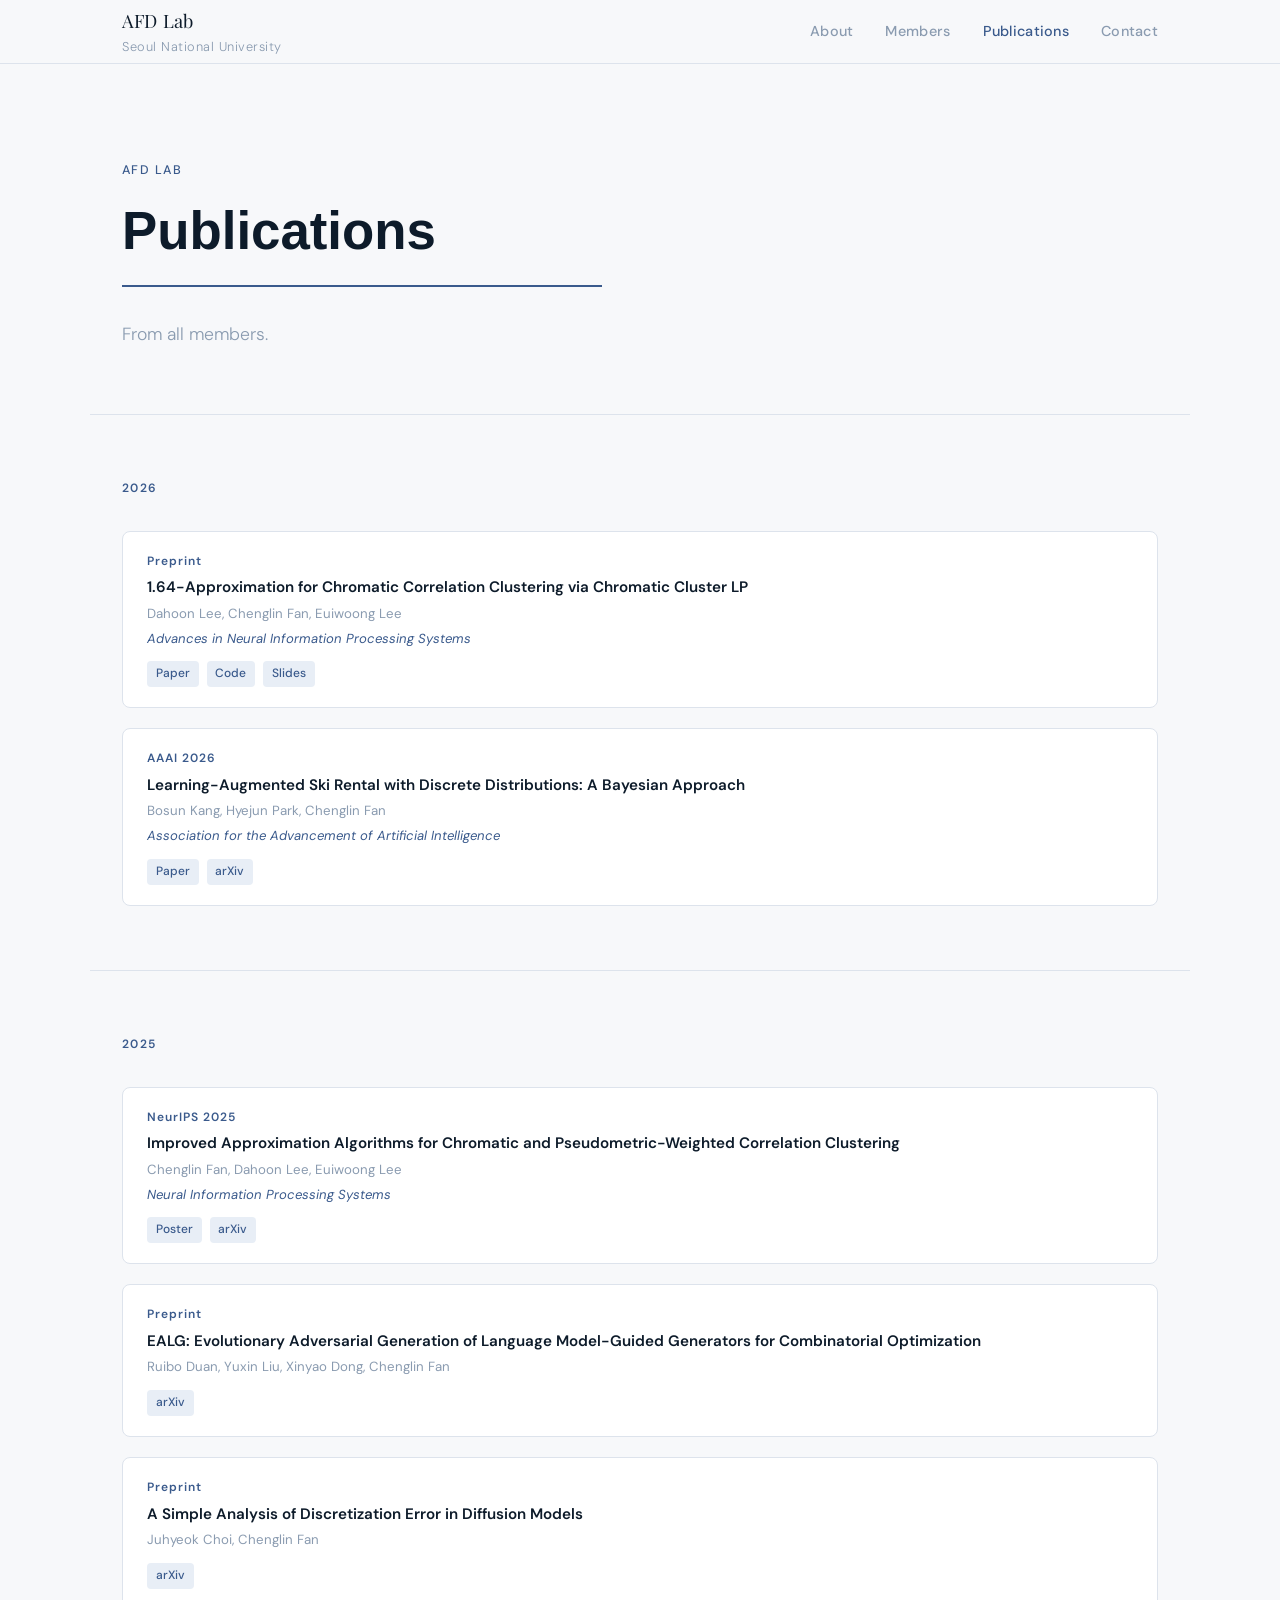
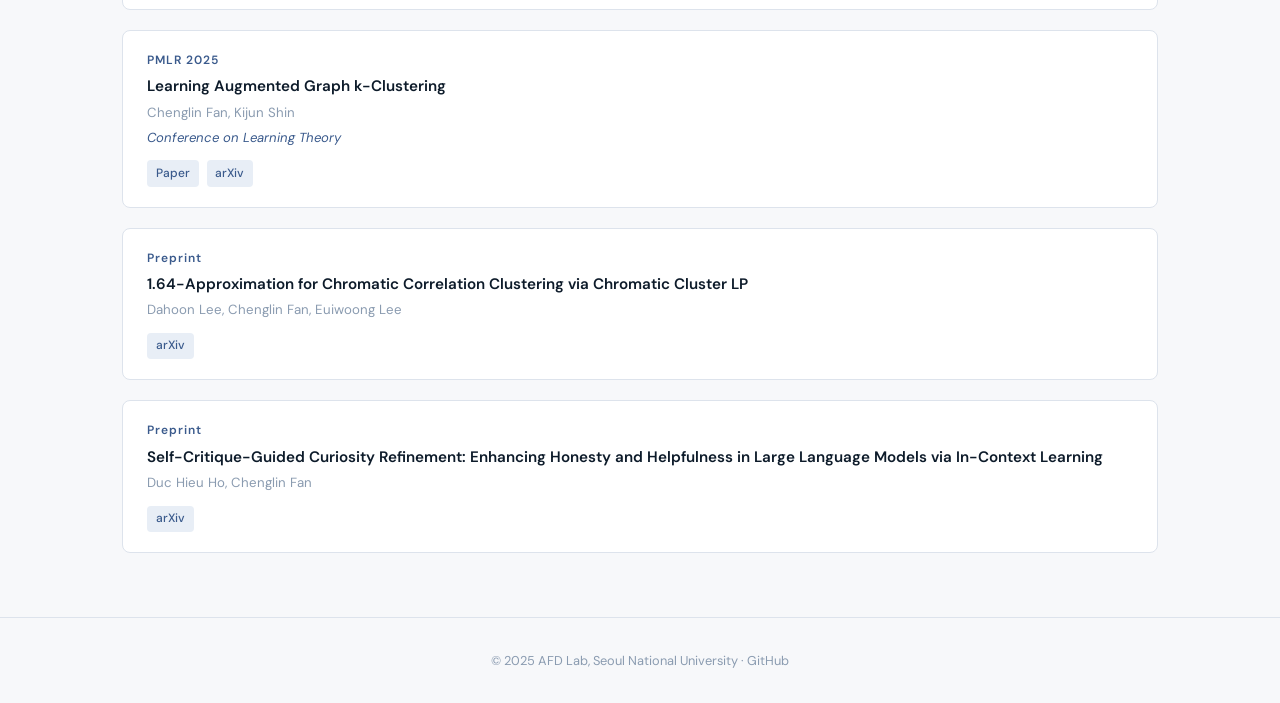
==== publications.html @ 12d805bc "initial commit" ====
<!DOCTYPE html>
<html lang="en">
<head>
  <meta charset="UTF-8" />
  <meta name="viewport" content="width=device-width, initial-scale=1.0" />
  <title>Publications — AFD Lab</title>
  <link rel="stylesheet" href="css/style.css" />
</head>
<body>

<nav>
  <div class="nav-inner">
    <a href="index.html" class="nav-logo">
      AFD Lab
      <span>Seoul National University</span>
    </a>
    <ul class="nav-links">
      <li><a href="index.html#about">About</a></li>
      <li><a href="index.html#members">Members</a></li>
      <li><a href="publications.html" class="active">Publications</a></li>
      <li><a href="index.html#contact">Contact</a></li>
    </ul>
  </div>
</nav>

<header class="hero">
  <p class="hero-eyebrow">AFD Lab</p>
  <h1>Publications</h1>
  <div class="hero-rule" aria-hidden="true"></div>
  <p class="hero-desc">From all members.</p>
</header>

<section>
  <p class="section-label">2026</p>
  <div class="pub-list">
    <div class="pub-item">
      <p class="pub-year">Preprint</p>
      <p class="pub-title">1.64-Approximation for Chromatic Correlation Clustering via Chromatic Cluster LP</p>
      <p class="pub-authors">Dahoon Lee, Chenglin Fan, Euiwoong Lee</p>
      <p class="pub-venue">Advances in Neural Information Processing Systems</p>
      <div class="pub-links">
        <a href="#" class="pub-badge">Paper</a>
        <a href="#" class="pub-badge">Code</a>
        <a href="#" class="pub-badge">Slides</a>
      </div>
    </div>
    <div class="pub-item">
      <p class="pub-year">AAAI 2026</p>
      <p class="pub-title">Learning-Augmented Ski Rental with Discrete Distributions: A Bayesian Approach</p>
      <p class="pub-authors">Bosun Kang, Hyejun Park, Chenglin Fan</p>
      <p class="pub-venue">Association for the Advancement of Artificial Intelligence</p>
      <div class="pub-links">
        <a href="https://ojs.aaai.org/index.php/AAAI/article/view/40991" class="pub-badge">Paper</a>
        <a href="https://arxiv.org/abs/2512.07313" class="pub-badge">arXiv</a>
      </div>
    </div>
  </div>
</section>

<section>
  <p class="section-label">2025</p>
  <div class="pub-list">
    <div class="pub-item">
      <p class="pub-year">NeurIPS 2025</p>
      <p class="pub-title">Improved Approximation Algorithms for Chromatic and Pseudometric-Weighted Correlation Clustering</p>
      <p class="pub-authors">Chenglin Fan, Dahoon Lee, Euiwoong Lee</p>
      <p class="pub-venue">Neural Information Processing Systems</p>
      <div class="pub-links">
        <a href="https://neurips.cc/virtual/2025/loc/san-diego/poster/120333" class="pub-badge">Poster</a>
        <a href="https://arxiv.org/abs/2505.21939" class="pub-badge">arXiv</a>
      </div>
    </div>
    <div class="pub-item">
      <p class="pub-year">Preprint</p>
      <p class="pub-title">EALG: Evolutionary Adversarial Generation of Language Model-Guided Generators for Combinatorial Optimization</p>
      <p class="pub-authors">Ruibo Duan, Yuxin Liu, Xinyao Dong, Chenglin Fan</p>
      <div class="pub-links">
        <a href="https://arxiv.org/abs/2506.02594" class="pub-badge">arXiv</a>
      </div>
    </div>
    <div class="pub-item">
      <p class="pub-year">Preprint</p>
      <p class="pub-title">A Simple Analysis of Discretization Error in Diffusion Models</p>
      <p class="pub-authors">Juhyeok Choi, Chenglin Fan</p>
      <div class="pub-links">
        <a href="https://arxiv.org/abs/2506.08337" class="pub-badge">arXiv</a>
      </div>
    </div>
    <div class="pub-item">
      <p class="pub-year">PMLR 2025</p>
      <p class="pub-title">Learning Augmented Graph k-Clustering</p>
      <p class="pub-authors">Chenglin Fan, Kijun Shin</p>
      <p class="pub-venue">Conference on Learning Theory</p>
      <div class="pub-links">
        <a href="https://proceedings.mlr.press/v291/fan25a.html" class="pub-badge">Paper</a>
        <a href="https://arxiv.org/abs/2506.13533" class="pub-badge">arXiv</a>
      </div>
    </div>
    <div class="pub-item">
      <p class="pub-year">Preprint</p>
      <p class="pub-title">1.64-Approximation for Chromatic Correlation Clustering via Chromatic Cluster LP</p>
      <p class="pub-authors">Dahoon Lee, Chenglin Fan, Euiwoong Lee</p>
      <div class="pub-links">
        <a href="https://arxiv.org/abs/2507.15417" class="pub-badge">arXiv</a>
      </div>
    </div>
    <div class="pub-item">
      <p class="pub-year">Preprint</p>
      <p class="pub-title">Self-Critique-Guided Curiosity Refinement: Enhancing Honesty and Helpfulness in Large Language Models via In-Context Learning</p>
      <p class="pub-authors">Duc Hieu Ho, Chenglin Fan</p>
      <div class="pub-links">
        <a href="https://arxiv.org/abs/2506.16064" class="pub-badge">arXiv</a>
      </div>
    </div>
  </div>
</section>

<footer>
  <p>© 2025 AFD Lab, Seoul National University · <a href="https://github.com/snu-afd" style="color:inherit">GitHub</a></p>
</footer>

</body>
</html>
---- css/style.css ----
@import url('https://fonts.googleapis.com/css2?family=DM+Sans:ital,opsz,wght@0,9..40,300;0,9..40,400;0,9..40,500;0,9..40,600;1,9..40,300&family=Playfair+Display:wght@600&display=swap');

/* ── Tokens ── */
:root {
  --bg:         #F7F8FA;
  --surface:    #FFFFFF;
  --navy:       #0D1B2A;
  --accent:     #3A5A8C;
  --accent-lt:  #E8EEF6;
  --muted:      #8A9BB0;
  --border:     #DDE3EC;
  --text:       #1E2D40;
  --radius:     8px;
  --max-w:      1100px;
  --nav-h:      64px;
}

/* ── Reset ── */
*, *::before, *::after { box-sizing: border-box; margin: 0; padding: 0; }
html { scroll-behavior: smooth; }
body {
  font-family: 'DM Sans', system-ui, sans-serif;
  background: var(--bg);
  color: var(--text);
  line-height: 1.65;
  font-size: 16px;
}
img { display: block; max-width: 100%; }
a { color: inherit; text-decoration: none; }

/* ── Nav ── */
nav {
  position: sticky;
  top: 0;
  z-index: 100;
  height: var(--nav-h);
  background: rgba(247,248,250,0.92);
  backdrop-filter: blur(10px);
  border-bottom: 1px solid var(--border);
  display: flex;
  align-items: center;
}
.nav-inner {
  max-width: var(--max-w);
  margin: 0 auto;
  padding: 0 2rem;
  width: 100%;
  display: flex;
  align-items: center;
  justify-content: space-between;
}
.nav-logo-img {
  height:36px; 
  width:auto; 
  margin-right: 1rem;
}
.nav-logo {
  font-family: 'Playfair Display', Georgia, serif;
  font-size: 1.15rem;
  color: var(--navy);
  letter-spacing: 0.01em;
}
.nav-logo span {
  font-family: 'DM Sans', sans-serif;
  font-weight: 300;
  font-size: 0.8rem;
  color: var(--muted);
  display: block;
  letter-spacing: 0.04em;
}
.nav-links {
  display: flex;
  gap: 2rem;
  list-style: none;
}
.nav-links a {
  font-size: 0.9rem;
  font-weight: 500;
  color: var(--muted);
  letter-spacing: 0.02em;
  transition: color 0.2s;
}
.nav-links a:hover,
.nav-links a.active { color: var(--accent); }

/* ── Hero ── */
.hero {
  max-width: var(--max-w);
  margin: 0 auto;
  padding: 6rem 2rem 4rem;
}
.hero-eyebrow {
  font-size: 0.78rem;
  font-weight: 500;
  letter-spacing: 0.12em;
  text-transform: uppercase;
  color: var(--accent);
  margin-bottom: 1.25rem;
}
.hero-mascot {
  display:flex; 
  align-items:center; 
  justify-content: flex-start;
  gap:1.3rem;
}
.hero h1 {
  font-family: 'Open Sans', sans-serif;
  font-size: clamp(2.4rem, 5vw, 3.3rem);
  /* font-size: 2.4rem; */
  color: var(--navy);
  line-height: 1.15;
  max-width: 700px;
  margin-bottom: 0.5rem;
}

/* Signature: animated rule */
.hero-rule {
  height: 2px;
  background: var(--accent);
  width: 0;
  margin: 1.5rem 0 2rem;
  animation: drawLine 0.9s cubic-bezier(0.4, 0, 0.2, 1) 0.3s forwards;
}
@keyframes drawLine {
  to { width: min(480px, 100%); }
}
@media (prefers-reduced-motion: reduce) {
  .hero-rule { animation: none; width: min(480px, 100%); }
}

.hero-desc {
  font-size: 1.1rem;
  font-weight: 300;
  color: var(--muted);
  max-width: 560px;
  line-height: 1.75;
}
.hero-cta {
  display: flex;
  gap: 1rem;
  margin-top: 2.5rem;
  flex-wrap: wrap;
}
.btn {
  display: inline-block;
  padding: 0.65rem 1.4rem;
  border-radius: var(--radius);
  font-size: 0.9rem;
  font-weight: 500;
  letter-spacing: 0.02em;
  transition: background 0.2s, color 0.2s, box-shadow 0.2s;
  cursor: pointer;
  border: none;
}
.btn-primary {
  background: var(--accent);
  color: #fff;
}
.btn-primary:hover { background: #2e4a75; box-shadow: 0 4px 14px rgba(58,90,140,0.25); }
.btn-ghost {
  background: transparent;
  color: var(--accent);
  border: 1.5px solid var(--border);
}
.btn-ghost:hover { background: var(--accent-lt); border-color: var(--accent); }

/* ── Sections ── */
section {
  max-width: var(--max-w);
  margin: 0 auto;
  padding: 4rem 2rem;
  border-top: 1px solid var(--border);
}
.section-label {
  font-size: 0.75rem;
  font-weight: 600;
  letter-spacing: 0.12em;
  text-transform: uppercase;
  color: var(--accent);
  margin-bottom: 1.5rem;
}
.section-title {
  font-size: 1.6rem;
  font-weight: 600;
  color: var(--navy);
  margin-bottom: 1rem;
}
.section-body {
  font-size: 1rem;
  color: var(--muted);
  max-width: 640px;
  line-height: 1.75;
}

/* ── Research areas ── */
.research-grid {
  display: grid;
  grid-template-columns: repeat(auto-fill, minmax(260px, 1fr));
  gap: 1.25rem;
  margin-top: 2.5rem;
}
.research-card {
  background: var(--surface);
  border: 1px solid var(--border);
  border-radius: var(--radius);
  padding: 1.5rem;
  transition: box-shadow 0.2s, border-color 0.2s;
}
.research-card:hover {
  box-shadow: 0 4px 20px rgba(13,27,42,0.07);
  border-color: var(--accent);
}
.research-icon {
  font-size: 1.5rem;
  margin-bottom: 0.75rem;
}
.research-card h3 {
  font-size: 0.95rem;
  font-weight: 600;
  color: var(--navy);
  margin-bottom: 0.4rem;
}
.research-card p {
  font-size: 0.85rem;
  color: var(--muted);
  line-height: 1.6;
}

/* ── Members ── */
.members-grid {
  display: grid;
  grid-template-columns: repeat(auto-fill, minmax(200px, 1fr));
  gap: 1.5rem;
  margin-top: 2.5rem;
}
.member-card {
  background: var(--surface);
  border: 1px solid var(--border);
  border-radius: var(--radius);
  overflow: hidden;
  transition: box-shadow 0.2s, transform 0.2s;
  cursor: pointer;
  text-decoration: none;
  display: block;
  color: inherit;
}
.member-card:hover {
  box-shadow: 0 6px 24px rgba(13,27,42,0.1);
  transform: translateY(-2px);
}
.member-photo {
  width: 100%;
  aspect-ratio: 1;
  object-fit: cover;
  background: var(--accent-lt);
  display: flex;
  align-items: center;
  justify-content: center;
  font-size: 2.5rem;
  color: var(--accent);
}
.member-photo img {
  width: 100%;
  height: 100%;
  object-fit: cover;
}
.member-info {
  padding: 1rem;
}
.member-info h3 {
  font-size: 0.95rem;
  font-weight: 600;
  color: var(--navy);
}
.member-info .role {
  font-size: 0.8rem;
  color: var(--accent);
  margin-top: 0.2rem;
  font-weight: 500;
}
.member-info .research {
  font-size: 0.78rem;
  color: var(--muted);
  margin-top: 0.3rem;
}

/* ── PI card ── */
.pi-card {
  display: flex;
  gap: 2rem;
  background: var(--surface);
  border: 1px solid var(--border);
  border-radius: var(--radius);
  padding: 2rem;
  margin-top: 2.5rem;
  align-items: flex-start;
}
.pi-photo {
  width: 100px;
  height: 100px;
  border-radius: 50%;
  background: var(--accent-lt);
  flex-shrink: 0;
  overflow: hidden;
  display: flex;
  align-items: center;
  justify-content: center;
  font-size: 2rem;
  color: var(--accent);
}
.pi-info h3 {
  font-size: 1.1rem;
  font-weight: 600;
  color: var(--navy);
}
.pi-info .pi-title {
  font-size: 0.85rem;
  color: var(--accent);
  font-weight: 500;
  margin-top: 0.2rem;
}
.pi-info p {
  font-size: 0.9rem;
  color: var(--muted);
  margin-top: 0.75rem;
  line-height: 1.7;
}
.pi-links {
  display: flex;
  gap: 0.75rem;
  margin-top: 1rem;
  flex-wrap: wrap;
}
.pi-link {
  font-size: 0.8rem;
  font-weight: 500;
  color: var(--accent);
  border: 1px solid var(--border);
  border-radius: 4px;
  padding: 0.25rem 0.6rem;
  transition: background 0.15s;
}
.pi-link:hover { background: var(--accent-lt); }

/* ── Publications ── */
.pub-list {
  display: flex;
  flex-direction: column;
  gap: 1.25rem;
  margin-top: 2rem;
}
.pub-item {
  background: var(--surface);
  border: 1px solid var(--border);
  border-radius: var(--radius);
  padding: 1.25rem 1.5rem;
  transition: border-color 0.2s;
}
.pub-item:hover { border-color: var(--accent); }
.pub-year {
  font-size: 0.75rem;
  font-weight: 600;
  color: var(--accent);
  letter-spacing: 0.08em;
  margin-bottom: 0.35rem;
}
.pub-title {
  font-size: 0.95rem;
  font-weight: 600;
  color: var(--navy);
  line-height: 1.4;
}
.pub-authors {
  font-size: 0.83rem;
  color: var(--muted);
  margin-top: 0.25rem;
}
.pub-venue {
  font-size: 0.82rem;
  color: var(--accent);
  font-style: italic;
  margin-top: 0.2rem;
}
.pub-links {
  display: flex;
  gap: 0.5rem;
  margin-top: 0.75rem;
}
.pub-badge {
  font-size: 0.75rem;
  font-weight: 500;
  padding: 0.2rem 0.55rem;
  border-radius: 4px;
  background: var(--accent-lt);
  color: var(--accent);
  transition: background 0.15s;
}
.pub-badge:hover { background: var(--accent); color: #fff; }

/* ── Contact ── */
.contact-grid {
  display: grid;
  grid-template-columns: 1fr 1fr;
  gap: 2rem;
  margin-top: 2rem;
}
.contact-block h3 {
  font-size: 0.85rem;
  font-weight: 600;
  text-transform: uppercase;
  letter-spacing: 0.08em;
  color: var(--navy);
  margin-bottom: 0.5rem;
}
.contact-block p, .contact-block a {
  font-size: 0.9rem;
  color: var(--muted);
  line-height: 1.75;
}
.contact-block a:hover { color: var(--accent); }

/* ── Footer ── */
footer {
  border-top: 1px solid var(--border);
  padding: 2rem;
  text-align: center;
  font-size: 0.8rem;
  color: var(--muted);
}

/* ── Responsive ── */
@media (max-width: 640px) {
  .contact-grid { grid-template-columns: 1fr; }
  .pi-card { flex-direction: column; }
  .nav-links { display: none; }
}

/* ── Focus ── */
a:focus-visible, .btn:focus-visible {
  outline: 2px solid var(--accent);
  outline-offset: 3px;
  border-radius: 3px;
}
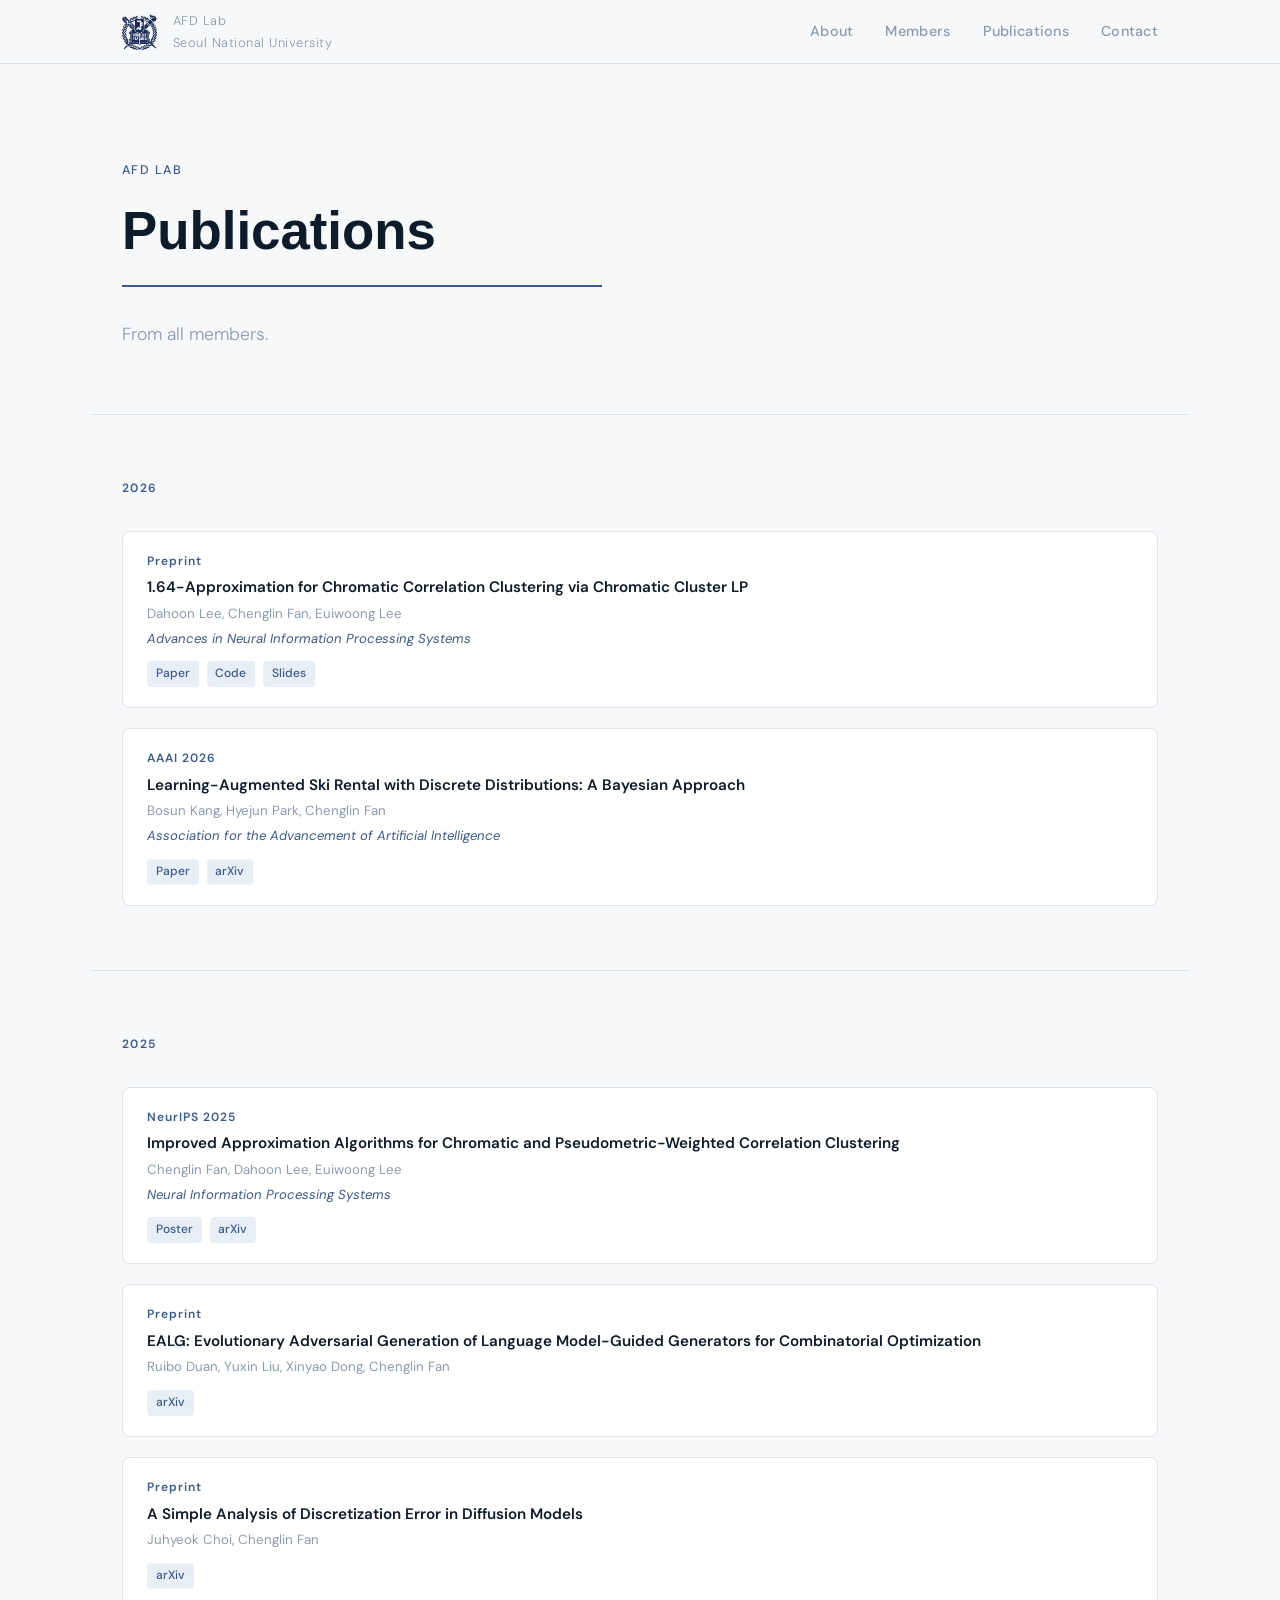
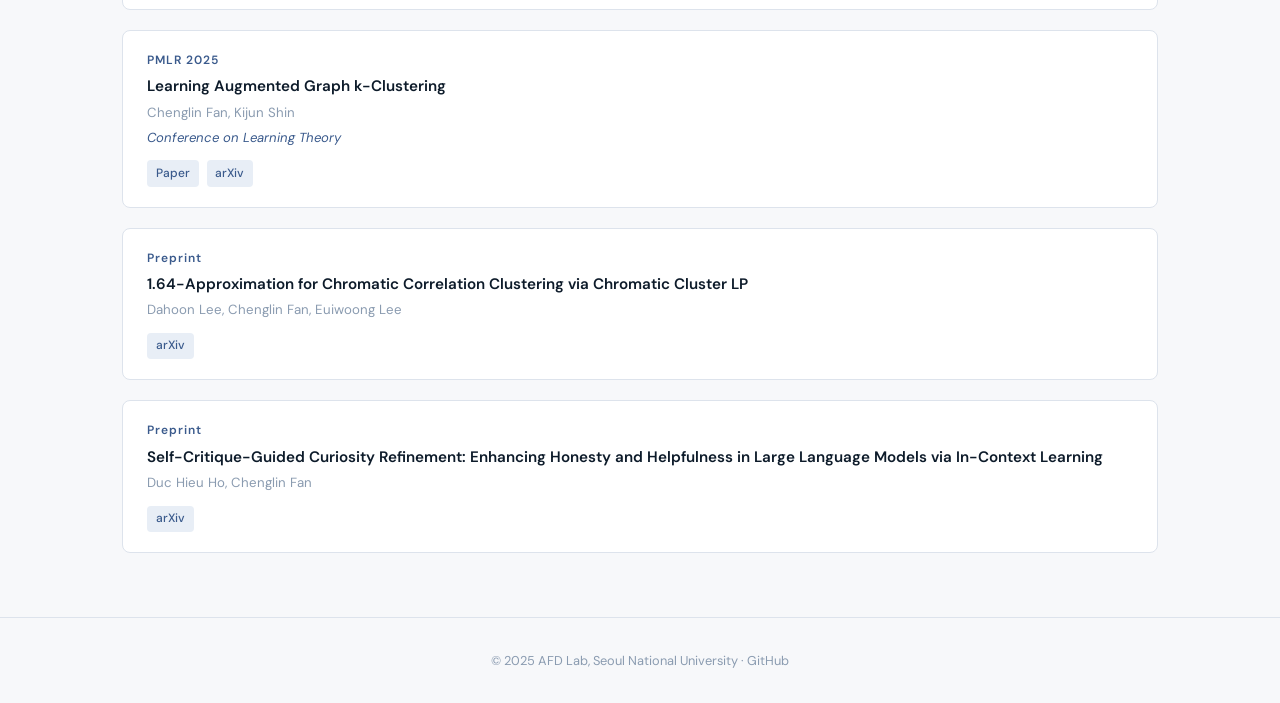
==== commit 38d7113b: "edit publication - nav & student" ====
--- a/publications.html
+++ b/publications.html
@@ -5,20 +5,24 @@
   <meta name="viewport" content="width=device-width, initial-scale=1.0" />
   <title>Publications — AFD Lab</title>
   <link rel="stylesheet" href="css/style.css" />
+  <link rel="icon" href="./img/favicon.png">
 </head>
 <body>
 
 <nav>
   <div class="nav-inner">
-    <a href="index.html" class="nav-logo">
-      AFD Lab
-      <span>Seoul National University</span>
+    <a href="index.html", style="display: flex; align-items: center; justify-content: flex-start;">
+      <img src="img/snu_ui.png" alt="SNU" class="nav-logo-img">
+      <div class="nav-logo">
+        <span>AFD Lab</span>
+        <span>Seoul National University</span>
+      </div>
     </a>
     <ul class="nav-links">
-      <li><a href="index.html#about">About</a></li>
-      <li><a href="index.html#members">Members</a></li>
-      <li><a href="publications.html" class="active">Publications</a></li>
-      <li><a href="index.html#contact">Contact</a></li>
+      <li><a href="#about">About</a></li>
+      <li><a href="#members">Members</a></li>
+      <li><a href="publications.html">Publications</a></li>
+      <li><a href="#contact">Contact</a></li>
     </ul>
   </div>
 </nav>
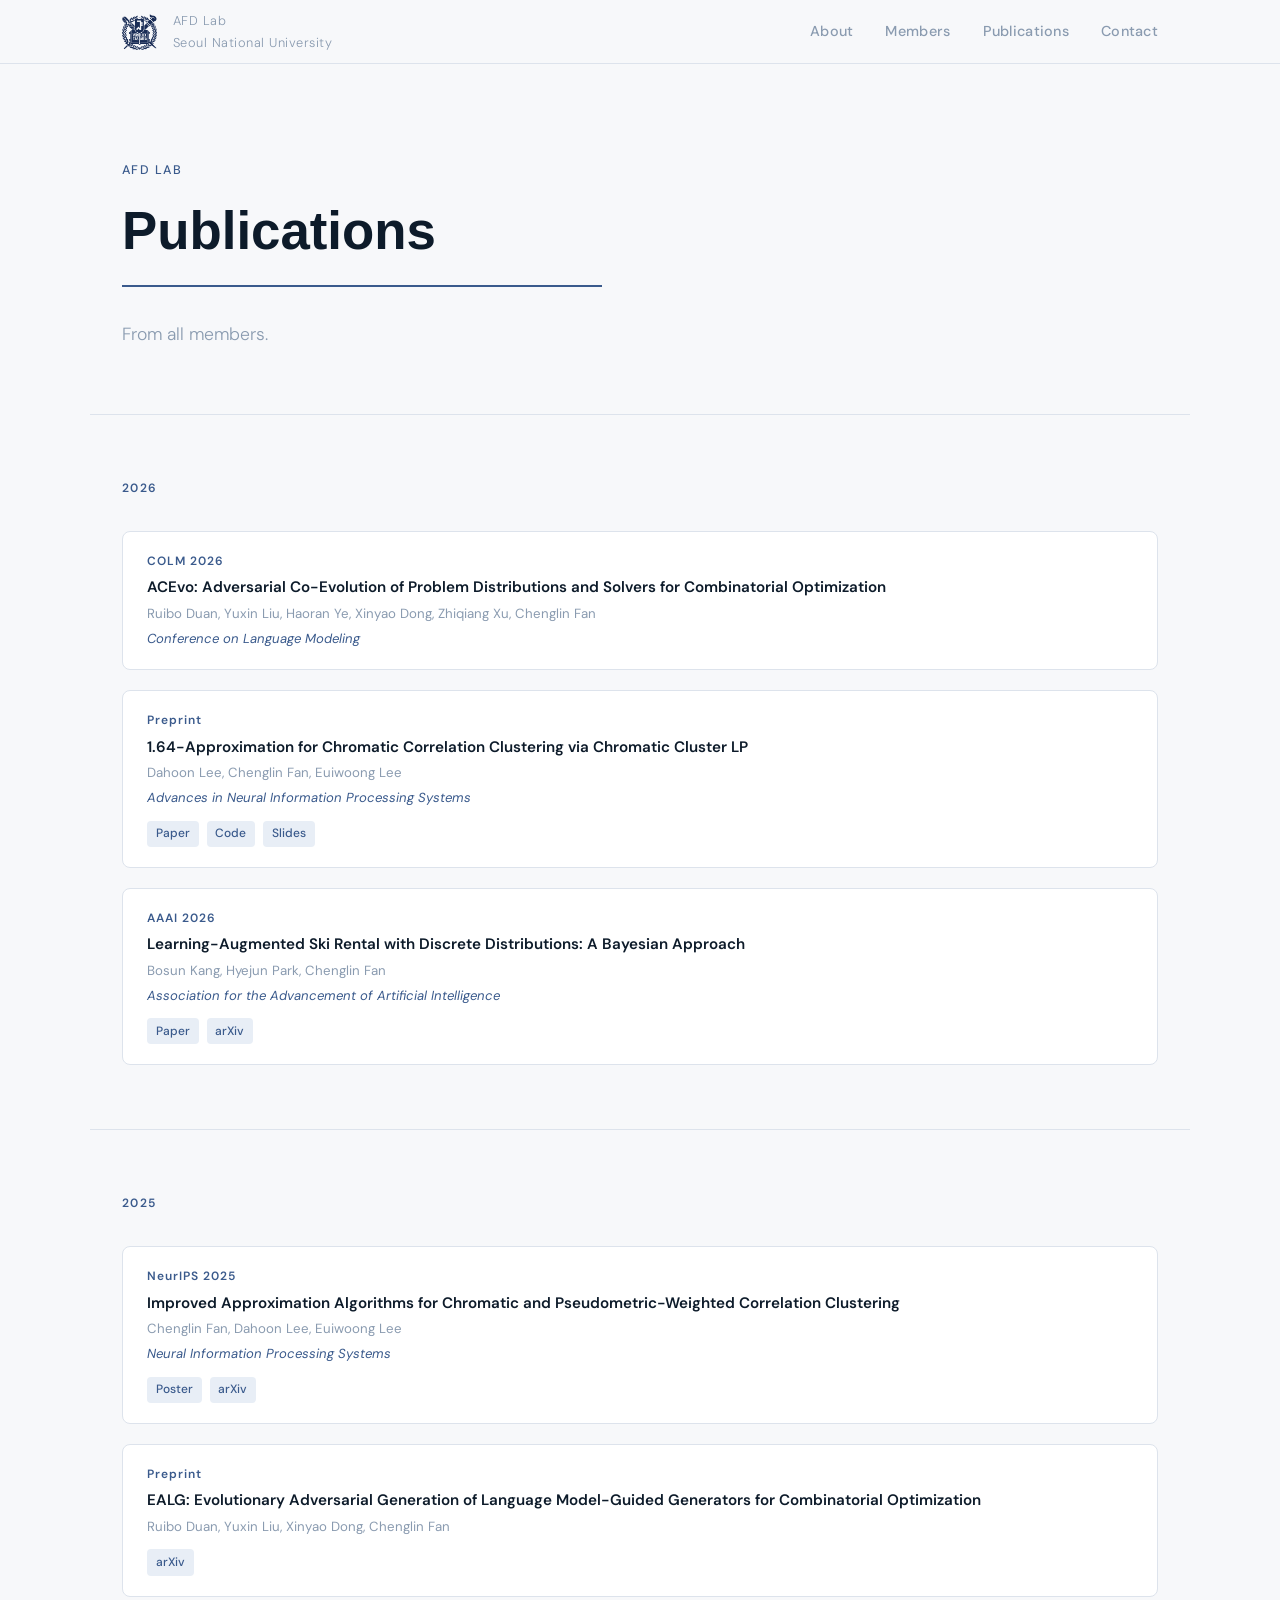
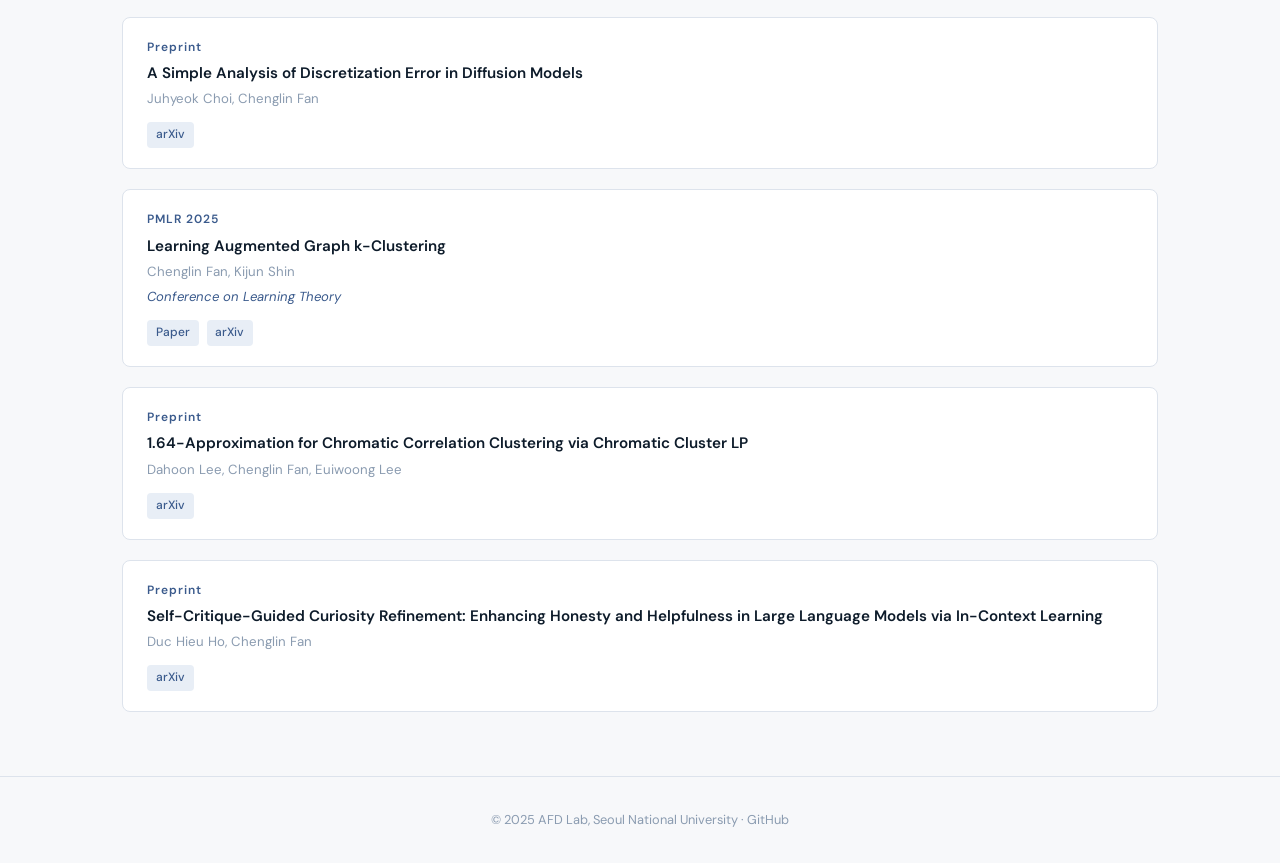
==== commit 195d2be6: "Add ACEvo (COLM 2026) to lab publications and Ruibo Duan's profile Co-Authored-By: Claude Sonnet 4.6" ====
--- a/publications.html
+++ b/publications.html
@@ -37,6 +37,12 @@
 <section>
   <p class="section-label">2026</p>
   <div class="pub-list">
+    <div class="pub-item">
+      <p class="pub-year">COLM 2026</p>
+      <p class="pub-title">ACEvo: Adversarial Co-Evolution of Problem Distributions and Solvers for Combinatorial Optimization</p>
+      <p class="pub-authors">Ruibo Duan, Yuxin Liu, Haoran Ye, Xinyao Dong, Zhiqiang Xu, Chenglin Fan</p>
+      <p class="pub-venue">Conference on Language Modeling</p>
+    </div>
     <div class="pub-item">
       <p class="pub-year">Preprint</p>
       <p class="pub-title">1.64-Approximation for Chromatic Correlation Clustering via Chromatic Cluster LP</p>
